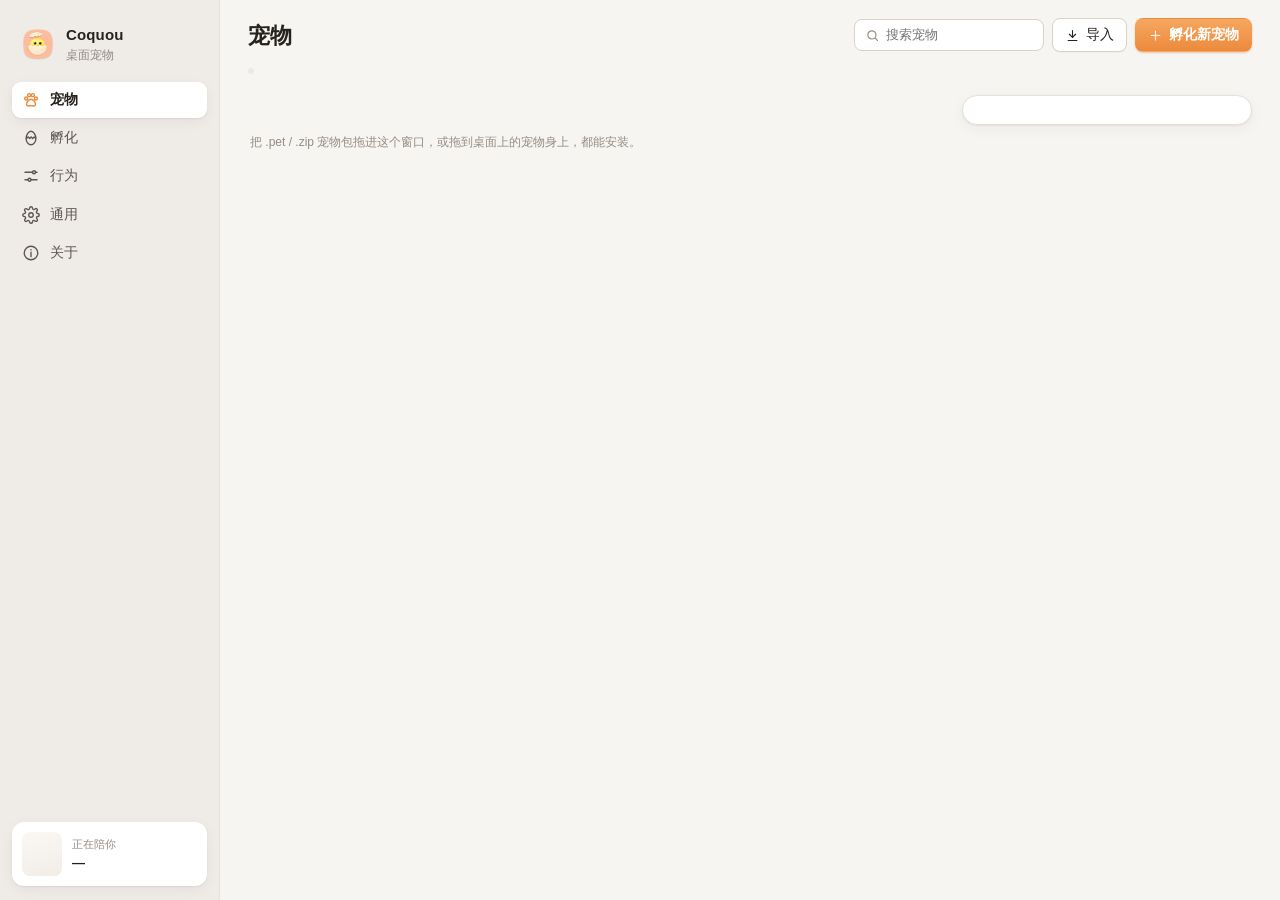
==== src/ui/app.html @ 11b1ebe0 "pet-format: translated name and description in coquou.json `translations.<lang>` may now also carry " ====
<!doctype html>
<html lang="zh-CN">
<head>
  <meta charset="utf-8" />
  <meta name="viewport" content="width=device-width, initial-scale=1" />
  <title>Coquou</title>
  <link rel="stylesheet" href="app.css" />
</head>
<body>
<div class="shell">
  <aside class="sidebar">
    <div class="drag" data-tauri-drag-region></div>
    <div class="brand" data-tauri-drag-region>
      <img src="app-icon.png" alt="" />
      <div><b>Coquou</b><span data-en="Desktop pet">桌面宠物</span></div>
    </div>
    <nav>
      <button data-page="pets" class="on" data-en="Pets">
        <svg viewBox="0 0 24 24"><circle cx="5.5" cy="10" r="2"/><circle cx="9.5" cy="5.5" r="2"/><circle cx="14.5" cy="5.5" r="2"/><circle cx="18.5" cy="10" r="2"/><path d="M12 11c-3 0-6 4.2-6 6.6 0 1.7 1.3 2.4 3 2.4 1.2 0 2-.6 3-.6s1.8.6 3 .6c1.7 0 3-.7 3-2.4 0-2.4-3-6.6-6-6.6z"/></svg>
        宠物
      </button>
      <button data-page="hatch" data-en="Hatch">
        <svg viewBox="0 0 24 24"><path d="M12 3c3.6 0 6.5 5.4 6.5 9.6S15.6 21 12 21s-6.5-4.2-6.5-8.4S8.4 3 12 3z"/><path d="M6 12.5l2.4-2 2 2.2 1.8-2.2 2 2.2 2-2.2 1.8 2"/></svg>
        孵化
        <i class="dot" id="navHatchDot" hidden></i>
      </button>
      <button data-page="behaviour" data-en="Behaviour">
        <svg viewBox="0 0 24 24"><path d="M4 7h10M18 7h2M4 17h4M12 17h8"/><circle cx="16" cy="7" r="2"/><circle cx="10" cy="17" r="2"/></svg>
        行为
      </button>
      <button data-page="general" data-en="General">
        <svg viewBox="0 0 24 24"><circle cx="12" cy="12" r="3"/><path d="M19.4 15a1.7 1.7 0 0 0 .3 1.8l.1.1a2 2 0 1 1-2.8 2.8l-.1-.1a1.7 1.7 0 0 0-1.8-.3 1.7 1.7 0 0 0-1 1.5V21a2 2 0 1 1-4 0v-.1a1.7 1.7 0 0 0-1.1-1.5 1.7 1.7 0 0 0-1.8.3l-.1.1a2 2 0 1 1-2.8-2.8l.1-.1a1.7 1.7 0 0 0 .3-1.8 1.7 1.7 0 0 0-1.5-1H3a2 2 0 1 1 0-4h.1a1.7 1.7 0 0 0 1.5-1.1 1.7 1.7 0 0 0-.3-1.8l-.1-.1a2 2 0 1 1 2.8-2.8l.1.1a1.7 1.7 0 0 0 1.8.3H9a1.7 1.7 0 0 0 1-1.5V3a2 2 0 1 1 4 0v.1a1.7 1.7 0 0 0 1 1.5 1.7 1.7 0 0 0 1.8-.3l.1-.1a2 2 0 1 1 2.8 2.8l-.1.1a1.7 1.7 0 0 0-.3 1.8V9a1.7 1.7 0 0 0 1.5 1H21a2 2 0 1 1 0 4h-.1a1.7 1.7 0 0 0-1.5 1z"/></svg>
        通用
      </button>
      <button data-page="about" data-en="About">
        <svg viewBox="0 0 24 24"><circle cx="12" cy="12" r="9"/><path d="M12 11v6M12 7.5v.5"/></svg>
        关于
        <i class="dot" id="navUpdateDot" hidden></i>
      </button>
    </nav>
    <div class="now" id="now" title="正在桌面上的宠物" data-en-title="The pet on your desktop">
      <canvas id="nowThumb" width="80" height="88"></canvas>
      <div><span data-en="Keeping you company">正在陪你</span><b id="nowName">—</b></div>
    </div>
  </aside>

  <main>
    <!-- ======== 宠物 ======== -->
    <section class="page" id="page-pets">
      <header class="head" data-tauri-drag-region>
        <h1 data-en="Pets">宠物</h1>
        <div class="tools">
          <label class="search"><svg viewBox="0 0 24 24"><circle cx="11" cy="11" r="6.5"/><path d="M16 16l4 4"/></svg><input id="search" type="search" placeholder="搜索宠物" data-en-placeholder="Search pets" /></label>
          <button class="btn" id="importBtn" data-en="Import"><svg viewBox="0 0 24 24"><path d="M12 4v11M7 10l5 5 5-5M5 20h14"/></svg>导入</button>
          <button class="btn primary" id="hatchBtn" data-en="Hatch a pet"><svg viewBox="0 0 24 24"><path d="M12 5v14M5 12h14"/></svg>孵化新宠物</button>
          <input type="file" id="importFile" accept=".pet,.zip" multiple hidden />
        </div>
      </header>
      <div class="scroll">
        <div class="welcome" id="welcome" hidden>
          <div>
            <b data-en="Welcome to Coquou!">欢迎使用 Coquou！</b>
            <p id="welcomeText"></p>
          </div>
          <button class="btn" id="welcomeOk" data-en="Got it">知道了</button>
        </div>
        <div class="filters seg" id="filters"></div>
        <div class="library">
          <div class="grid" id="grid"></div>
          <aside class="detail" id="detail"></aside>
        </div>
        <p class="hint" data-en="Drop a .pet / .zip pet package on this window, or on the pet on your desktop, to install it.">把 .pet / .zip 宠物包拖进这个窗口，或拖到桌面上的宠物身上，都能安装。</p>
      </div>
    </section>

    <!-- ======== 孵化 ======== -->
    <section class="page" id="page-hatch" hidden>
      <header class="head" data-tauri-drag-region>
        <h1 data-en="Hatch">孵化</h1>
        <span class="head-note" data-en="Turn a description or a picture into a desktop pet that walks and jumps, with AI">用 AI 把一段描述或一张图，变成一只会走会跳的桌面宠物</span>
      </header>
      <div class="scroll hatch">
        <!-- ① AI 接口 -->
        <section class="step-card">
          <h2 data-en="AI service"><i>1</i>AI 接口<small data-en="An OpenAI-compatible image API, such as OpenAI or OpenRouter">OpenAI 兼容的图像接口，例如 OpenAI、OpenRouter</small></h2>
          <div class="hrow">
            <select id="profile"></select>
            <button class="btn" id="newProfile" type="button" data-en="New">新建</button>
          </div>
          <div class="summary" id="profileSummary" hidden>
            <div class="ok-dot"></div>
            <div class="grow"><b id="sumName"></b><small id="sumModel"></small></div>
            <button class="btn" id="editProfile" type="button" data-en="Edit">编辑</button>
          </div>
          <div class="form" id="profileForm">
            <label data-en="Name">名称<input type="text" id="pName" placeholder="例如：OpenAI 官方" data-en-placeholder="e.g. OpenAI" /></label>
            <label data-en="Protocol">协议
              <select id="pProtocol">
                <option value="images" data-en="OpenAI Images (/images/edits)">OpenAI Images（/images/edits）</option>
                <option value="chat" data-en="OpenAI Chat with image output (/chat/completions)">OpenAI Chat 输出图片（/chat/completions）</option>
              </select>
            </label>
            <label data-en="API URL">API 地址<input type="text" id="pUrl" placeholder="https://api.openai.com/v1" /></label>
            <label data-en="Model">模型<input type="text" id="pModel" placeholder="gpt-image-2" /></label>
            <label class="wide">API key<input type="password" id="pKey" placeholder="sk-…" autocomplete="off" /></label>
            <div id="imagesOpts" class="wide two">
              <label data-en="Quality">质量
                <select id="pQuality">
                  <option value="" data-en="Not set">不指定</option><option value="low" data-en="low (cheap)">low（便宜）</option>
                  <option value="medium">medium</option><option value="high">high</option><option value="auto">auto</option>
                </select>
              </label>
              <label class="check" data-en="Ask for a transparent background (cleaner when the API supports it)"><input type="checkbox" id="pTransparent" /> 请求透明背景（接口支持时更干净）</label>
            </div>
            <div class="wide actions">
              <button class="btn primary" id="saveProfile" type="button" data-en="Save">保存</button>
              <button class="btn" id="testProfile" type="button" title="会真的生成 1 张小图，产生一次调用费用" data-en="Test" data-en-title="Really generates one small image, which costs one API call">测试连接</button>
              <button class="btn ghost danger" id="deleteProfile" type="button" data-en="Delete">删除</button>
              <span class="status" id="profileStatus"></span>
            </div>
            <p class="hint wide" id="keyHint"></p>
          </div>
        </section>

        <!-- ② 宠物 -->
        <section class="step-card">
          <h2 data-en="Describe your pet"><i>2</i>描述你的宠物</h2>
          <div class="pet-form">
            <div class="fields">
              <label data-en="Name">名字<input type="text" id="petName" placeholder="例如：橘子" data-en-placeholder="e.g. Clementine" /></label>
              <label data-en="Description">描述<textarea id="petDesc" placeholder="外观和性格，例如：圆滚滚的橘色短毛猫，戴红色小围巾，元气满满" data-en-placeholder="Looks and personality, e.g. a round orange shorthair cat with a little red scarf, full of energy"></textarea></label>
              <label data-en="Style">风格
                <select id="style">
                  <option value="auto" data-en="Follow the reference / description">跟随参考图 / 描述</option>
                  <option value="chibi" data-en="Chibi anime">Q 版二次元</option>
                  <option value="pixel" data-en="Pixel art">像素风</option>
                  <option value="plush" data-en="Plush toy">毛绒玩具</option>
                  <option value="clay" data-en="Clay">黏土</option>
                  <option value="toy3d" data-en="3D toy">3D 玩具</option>
                  <option value="flat" data-en="Flat vector">扁平矢量</option>
                </select>
              </label>
              <label class="check" data-en="Generate 16 look directions (eyes follow the mouse)"><input type="checkbox" id="withLook" checked /> 生成 16 个看向方向（眼睛跟着鼠标转）</label>
            </div>
            <div class="ref">
              <span class="ref-label" data-en="Reference image (optional)">参考图（可选）</span>
              <div id="drop"></div>
              <input type="file" id="file" accept="image/*" hidden />
            </div>
          </div>
          <div class="go">
            <span class="est" id="estimate"></span>
            <button class="btn primary big" id="genBase" type="button"></button>
          </div>
          <div class="status" id="mainStatus"></div>
        </section>

        <!-- ③④⑤ 结果 -->
        <section class="step-card" id="baseCard">
          <h2 data-en="Look"><i>3</i>形象</h2>
          <div id="baseArea" class="empty"></div>
        </section>
        <section class="step-card" id="rowsArea" hidden>
          <h2 data-en="Animations"><i>4</i>动作
            <span class="h2-tools"><span class="status" id="rowsStatus"></span><button class="btn primary" id="genAll" type="button" data-en="Generate all">生成全部动作</button></span>
          </h2>
          <div class="hgrid" id="cards"></div>
        </section>
        <section class="step-card" id="finalArea" hidden>
          <h2 data-en="Install"><i>5</i>安装</h2>
          <div class="final">
            <canvas id="atlas" class="checker" width="1536" height="2288"></canvas>
            <div class="grow">
              <label data-en="ID (folder name: letters, digits, - and _)">ID（文件夹名，字母数字 - _）<input type="text" id="petId" /></label>
              <button class="btn primary big" id="install" type="button" data-en="Put on the desktop">安装到桌面</button>
              <div class="status" id="installStatus"></div>
            </div>
          </div>
        </section>
      </div>
    </section>

    <!-- ======== 行为 ======== -->
    <section class="page" id="page-behaviour" hidden>
      <header class="head" data-tauri-drag-region><h1 data-en="Behaviour">行为</h1></header>
      <div class="scroll">
        <h3 data-en="Where they roam">活动范围</h3>
        <div class="zones" id="zones"></div>
        <p class="hint" data-en="The pet only walks in the chosen area, so it stays out of the middle of the screen. Dragged elsewhere, it walks back by itself.">宠物只在选中的区域里走动，避免挡住屏幕中间的内容。被拖到别处后会自己走回去。</p>
        <h3 data-en="Personality">性格</h3>
        <div class="card">
          <div class="row"><div class="label" data-en="Activity">活跃程度<small data-en="How often they walk around">多久走动一次</small></div><div class="seg" id="activity"></div></div>
          <div class="row"><div class="label" data-en="Nap">自动睡觉<small data-en="Dozes off after being left alone this long">多久没理 TA 就打瞌睡</small></div><div class="seg" id="sleep"></div></div>
          <div class="row"><div class="label" data-en="Size">大小<small data-en="Display size of the current pet, remembered per pet">当前宠物的显示大小，每只宠物分别记住</small></div><div class="seg" id="size"></div></div>
          <div class="row"><div class="label" data-en="Talk">说话<small data-en="Says a line when clicked, petted or idle">被点、被摸、闲着的时候冒出一句台词</small></div><label class="switch"><input type="checkbox" id="chatter" aria-label="说话" data-en-aria-label="Talk" /><span></span></label></div>
        </div>
      </div>
    </section>

    <!-- ======== 通用 ======== -->
    <section class="page" id="page-general" hidden>
      <header class="head" data-tauri-drag-region><h1 data-en="General">通用</h1></header>
      <div class="scroll">
        <h3 data-en="Appearance">外观</h3>
        <div class="card">
          <div class="row"><div class="label" data-en="Theme">主题</div><div class="seg" id="theme"></div></div>
          <div class="row"><div class="label" data-en="Language">语言</div><div class="seg" id="language"></div></div>
        </div>
        <h3 data-en="Display">显示</h3>
        <div class="card">
          <div class="row"><div class="label" data-en="Screen">显示器<small data-en="You can also drag the pet to another screen">也可以直接把宠物拖到另一块屏幕</small></div><select id="display"></select></div>
          <div class="row"><div class="label" data-en="Hide in full screen">全屏自动隐藏<small data-en="Stays out of the way of videos, games and presentations">看视频、玩游戏、演示时不打扰</small></div><label class="switch"><input type="checkbox" id="hideFullscreen" aria-label="全屏自动隐藏" data-en-aria-label="Hide in full screen" /><span></span></label></div>
        </div>
        <h3 data-en="Startup and power">启动与耗电</h3>
        <div class="card">
          <div class="row"><div class="label" data-en="Open at login">开机自动启动</div><label class="switch"><input type="checkbox" id="autostart" aria-label="开机自动启动" data-en-aria-label="Open at login" /><span></span></label></div>
          <div class="row"><div class="label" data-en="Save power on battery">用电池时省电<small data-en="Drops to 30 fps when the laptop is unplugged">笔记本拔掉电源后降到 30 帧</small></div><label class="switch"><input type="checkbox" id="batterySaver" aria-label="用电池时省电" data-en-aria-label="Save power on battery" /><span></span></label></div>
        </div>
        <h3 data-en="Storage">存储</h3>
        <div class="card">
          <div class="row"><div class="label" data-en="Pets folder">宠物文件夹<small class="path" id="petsDir"></small></div><button class="btn" id="openDir" data-en="Open">打开</button></div>
          <div class="row"><div class="label" data-en="Codex pets">Codex 宠物<small class="path" id="codexDir"></small><small data-en="Pets here show up in your library automatically (read-only)">这里的宠物会自动出现在宠物库里（只读）</small></div></div>
        </div>
      </div>
    </section>

    <!-- ======== 关于 ======== -->
    <section class="page" id="page-about" hidden>
      <header class="head" data-tauri-drag-region><h1 data-en="About">关于</h1></header>
      <div class="scroll">
        <div class="card about">
          <img src="app-icon.png" alt="" />
          <div class="grow">
            <b>Coquou</b> <span class="muted" id="version"></span>
            <p class="muted" data-en="An open-source desktop pet, compatible with Codex pet packages.">开源桌面宠物，兼容 Codex 宠物包。</p>
            <div class="links">
              <button class="link" data-link="home" data-en="Website">项目主页</button>
              <button class="link" data-link="issues" data-en="Report a problem">反馈问题</button>
              <button class="link" data-link="releases" data-en="Releases">发布记录</button>
            </div>
          </div>
        </div>
        <h3 data-en="Updates">更新</h3>
        <div class="card">
          <div class="row">
            <div class="label"><span id="updState"></span><small id="updDetail"></small></div>
            <button class="btn" id="updCheck" data-en="Check for updates">检查更新</button>
          </div>
          <div class="row" id="updAvail" hidden>
            <div class="label">
              <b id="updVersion"></b><small id="updDate"></small>
              <div id="updNotes" class="notes"></div>
              <div class="progress" id="updProgress" hidden><i></i></div>
            </div>
            <button class="btn primary" id="updInstall"></button>
          </div>
          <div class="row"><div class="label" data-en="Check for updates automatically">自动检查更新<small data-en="At launch and every 6 hours; tells you about a new version, never installs it by itself">启动后和每隔 6 小时检查一次；有新版本时提示，不会自动安装</small></div><label class="switch"><input type="checkbox" id="autoUpdate" aria-label="自动检查更新" data-en-aria-label="Check for updates automatically" /><span></span></label></div>
        </div>
        <h3 data-en="Licenses">授权</h3>
        <div class="card">
          <div class="row"><div class="label" data-en="Code">代码<small>MIT</small></div></div>
          <div class="row"><div class="label" data-en="Preset pet “Tuantuan”">预设宠物「团团」<small>CC BY 4.0 · Coquou contributors</small></div></div>
        </div>
      </div>
    </section>
  </main>
</div>

<div id="dropOverlay"><div><svg viewBox="0 0 24 24"><path d="M12 4v11M7 10l5 5 5-5M5 20h14"/></svg><span id="dropText"></span></div></div>
<div id="modal" hidden><div class="dialog"><b id="modalTitle"></b><p id="modalText"></p><div class="actions"><button class="btn" id="modalCancel" data-en="Cancel">取消</button><button class="btn danger" id="modalOk"></button></div></div></div>
<div id="toast"></div>
<script src="common.js"></script>
<script src="app.js"></script>
<script src="hatch-pipeline.js"></script>
<script src="hatch.js"></script>
</body>
</html>
---- src/ui/app.css ----
/* Coquou app window. Light / dark follow `prefers-color-scheme`, which the
   webview takes from the app theme (settings.rs: system, light or dark). */
:root {
  color-scheme: light dark;
  --bg: #f7f5f2;
  --side: #efebe6;
  --panel: #ffffff;
  --raised: #ffffff;
  --ink: #26221e;
  --ink-2: #5d564f;
  --muted: #958c83;
  --line: #e6e0d9;
  --line-2: #d9d2ca;
  --hover: rgba(60, 40, 20, .055);
  --accent: #ec8a3c;
  --accent-2: #f6a75f;
  --accent-soft: #fdeedf;
  --accent-ink: #fff;
  --ok: #2f9a5a;
  --bad: #d2463a;
  --tile: linear-gradient(160deg, #fbf8f4, #f1ece6);
  --stage: radial-gradient(circle at 50% 70%, #fff7ee 0, #f6efe7 55%, #efe7de 100%);
  --shadow: 0 1px 2px rgba(40, 25, 10, .06), 0 4px 14px rgba(40, 25, 10, .05);
  --shadow-lg: 0 10px 40px rgba(40, 25, 10, .18);
  --radius: 14px;
}
@media (prefers-color-scheme: dark) {
  :root {
    --bg: #1b1917;
    --side: #151412;
    --panel: #24211e;
    --raised: #2b2825;
    --ink: #f1ebe4;
    --ink-2: #c4bbb1;
    --muted: #8f867c;
    --line: #34302c;
    --line-2: #423d38;
    --hover: rgba(255, 240, 220, .06);
    --accent: #f39a52;
    --accent-2: #ffb575;
    --accent-soft: #3a2a1c;
    --accent-ink: #1b1917;
    --tile: linear-gradient(160deg, #2c2926, #24211e);
    --stage: radial-gradient(circle at 50% 70%, #3a332c 0, #2a2622 60%, #24211e 100%);
    --shadow: 0 1px 2px rgba(0, 0, 0, .3), 0 4px 14px rgba(0, 0, 0, .2);
  }
}

* { box-sizing: border-box; }
html, body { height: 100%; }
body {
  margin: 0; background: var(--bg); color: var(--ink);
  font: 13.5px/1.5 -apple-system, BlinkMacSystemFont, "Segoe UI Variable", "Segoe UI", "PingFang SC", "Microsoft YaHei", sans-serif;
  -webkit-user-select: none; user-select: none; -webkit-font-smoothing: antialiased;
}
svg { width: 18px; height: 18px; fill: none; stroke: currentColor; stroke-width: 1.8; stroke-linecap: round; stroke-linejoin: round; flex: none; }
button { font: inherit; color: inherit; }
:focus-visible { outline: 2px solid var(--accent); outline-offset: 2px; }

.shell { display: grid; grid-template-columns: 220px 1fr; height: 100vh; }

/* ---------- sidebar ---------- */
.sidebar { background: var(--side); border-right: 1px solid var(--line); display: flex; flex-direction: column; padding: 0 12px 14px; min-height: 0; }
.sidebar .drag { height: 18px; flex: none; }
.mac .sidebar .drag { height: 46px; }
.brand { display: flex; align-items: center; gap: 10px; padding: 6px 8px 18px; }
.brand img { width: 36px; height: 36px; }
.brand b { display: block; font-size: 15px; letter-spacing: .01em; }
.brand span { display: block; font-size: 11.5px; color: var(--muted); }
nav { display: flex; flex-direction: column; gap: 2px; }
nav button {
  all: unset; display: flex; align-items: center; gap: 10px; padding: 8px 10px; border-radius: 9px; cursor: default; color: var(--ink-2); position: relative;
}
nav button:hover { background: var(--hover); }
nav button.on { background: var(--panel); color: var(--ink); font-weight: 600; box-shadow: var(--shadow); }
nav button.on svg { color: var(--accent); }
nav button:focus-visible { outline: 2px solid var(--accent); }
nav .dot { position: absolute; right: 10px; width: 8px; height: 8px; border-radius: 50%; background: var(--accent); }
.now { margin-top: auto; display: flex; align-items: center; gap: 10px; padding: 10px; border-radius: 12px; background: var(--panel); box-shadow: var(--shadow); cursor: default; }
.now canvas { width: 40px; height: 44px; border-radius: 8px; background: var(--tile); }
.now span { display: block; font-size: 11px; color: var(--muted); }
.now b { display: block; font-size: 13px; }

/* ---------- main ---------- */
main { min-width: 0; min-height: 0; display: flex; }
.page { flex: 1; display: flex; flex-direction: column; min-width: 0; min-height: 0; }
.page[hidden] { display: none; }
.head { display: flex; align-items: center; gap: 12px; padding: 18px 28px 12px; flex: none; }
.mac .head { padding-top: 24px; }
.head h1 { font-size: 22px; margin: 0; font-weight: 700; letter-spacing: .01em; }
.tools { margin-left: auto; display: flex; gap: 8px; align-items: center; }
.scroll { flex: 1; overflow-y: auto; padding: 4px 28px 32px; min-height: 0; }
h3 { font-size: 12.5px; font-weight: 600; color: var(--muted); margin: 22px 2px 8px; }
.scroll > h3:first-child { margin-top: 6px; }
.hint { color: var(--muted); font-size: 12px; margin: 8px 2px 0; }
.muted { color: var(--muted); }

/* ---------- controls ---------- */
.btn {
  display: inline-flex; align-items: center; gap: 6px; padding: 6px 12px; border-radius: 8px;
  border: 1px solid var(--line-2); background: var(--raised); cursor: default; white-space: nowrap;
  box-shadow: 0 1px 1px rgba(0,0,0,.03);
}
.btn svg { width: 15px; height: 15px; }
.btn:hover { border-color: var(--muted); }
.btn:active { transform: translateY(.5px); }
.btn:disabled { opacity: .45; pointer-events: none; }
.btn.primary { background: linear-gradient(180deg, var(--accent-2), var(--accent)); border-color: transparent; color: var(--accent-ink); font-weight: 600; box-shadow: 0 1px 2px rgba(200, 100, 20, .3); }
.btn.primary:hover { filter: brightness(1.04); }
.btn.big { padding: 10px 18px; font-size: 14px; border-radius: 10px; }
.btn.danger { color: var(--bad); }
.btn.danger.solid, #modal .btn.danger { background: var(--bad); color: #fff; border-color: transparent; font-weight: 600; }
.btn.ghost { background: transparent; border-color: transparent; box-shadow: none; color: var(--ink-2); }
.btn.ghost:hover { background: var(--hover); }
.btn.ghost.danger { color: var(--bad); }
.link { all: unset; color: var(--accent); cursor: default; font-size: 13px; }
.link:hover { text-decoration: underline; }
.search { display: flex; align-items: center; gap: 6px; padding: 0 10px; height: 32px; border-radius: 8px; background: var(--raised); border: 1px solid var(--line-2); width: 190px; }
.search svg { width: 15px; height: 15px; color: var(--muted); }
.search input { all: unset; flex: 1; font-size: 13px; -webkit-user-select: text; user-select: text; }
select { font: inherit; padding: 5px 8px; border: 1px solid var(--line-2); border-radius: 8px; background: var(--raised); color: var(--ink); max-width: 300px; }

.seg { display: inline-flex; background: var(--hover); border-radius: 9px; padding: 3px; gap: 2px; flex-wrap: wrap; }
.seg button { all: unset; cursor: default; padding: 4px 12px; border-radius: 7px; font-size: 12.5px; color: var(--ink-2); }
.seg button:hover { color: var(--ink); }
.seg button.on { background: var(--raised); box-shadow: 0 1px 3px rgba(0,0,0,.12); font-weight: 600; color: var(--ink); }
.seg button:focus-visible { outline: 2px solid var(--accent); }

.switch { position: relative; width: 40px; height: 24px; flex: none; }
.switch input { opacity: 0; width: 0; height: 0; position: absolute; }
.switch span { position: absolute; inset: 0; background: var(--line-2); border-radius: 999px; transition: .18s; }
.switch span::after { content: ""; position: absolute; left: 3px; top: 3px; width: 18px; height: 18px; border-radius: 50%; background: #fff; box-shadow: 0 1px 3px rgba(0,0,0,.3); transition: .18s; }
.switch input:checked + span { background: var(--accent); }
.switch input:checked + span::after { transform: translateX(16px); }
.switch input:focus-visible + span { outline: 2px solid var(--accent); outline-offset: 2px; }

.card { background: var(--panel); border-radius: var(--radius); box-shadow: var(--shadow); border: 1px solid var(--line); overflow: hidden; }
.row { display: flex; align-items: center; gap: 14px; padding: 13px 16px; border-top: 1px solid var(--line); }
.row:first-child { border-top: 0; }
.row[hidden] { display: none; }
.label { flex: 1; min-width: 0; }
.label small { display: block; color: var(--muted); font-size: 12px; }
.label small.path { font-family: ui-monospace, SFMono-Regular, Menlo, Consolas, monospace; font-size: 11.5px; word-break: break-all; -webkit-user-select: text; user-select: text; }

/* ---------- pets ---------- */
.welcome {
  display: flex; gap: 16px; align-items: center; padding: 14px 16px; margin-bottom: 14px; border-radius: var(--radius);
  background: linear-gradient(120deg, var(--accent-soft), transparent); border: 1px solid var(--line);
}
.welcome p { margin: 2px 0 0; color: var(--ink-2); font-size: 12.5px; }
.welcome[hidden] { display: none; }
.filters { margin-bottom: 14px; }
.library { display: grid; grid-template-columns: 1fr 290px; gap: 18px; align-items: start; }
.grid { display: grid; grid-template-columns: repeat(auto-fill, minmax(128px, 1fr)); gap: 12px; }
.pet {
  position: relative; border-radius: var(--radius); background: var(--panel); border: 1px solid var(--line); box-shadow: var(--shadow);
  padding: 8px 8px 10px; cursor: default; transition: transform .15s, box-shadow .15s, border-color .15s; text-align: center; outline: none;
}
.pet:hover { transform: translateY(-2px); box-shadow: var(--shadow), 0 8px 20px rgba(40,25,10,.08); }
.pet.sel { border-color: var(--accent); box-shadow: 0 0 0 3px var(--accent-soft), var(--shadow); }
.pet:focus-visible { border-color: var(--accent); }
.pet canvas { width: 100%; aspect-ratio: 192 / 208; display: block; border-radius: 10px; background: var(--tile); }
.pet b { display: block; margin-top: 7px; font-size: 13px; white-space: nowrap; overflow: hidden; text-overflow: ellipsis; }
.pet .tag { font-size: 11px; color: var(--muted); }
.badge { position: absolute; top: 12px; left: 12px; font-size: 10.5px; font-weight: 700; padding: 2px 7px; border-radius: 999px; background: var(--accent); color: var(--accent-ink); }
.empty { grid-column: 1 / -1; text-align: center; color: var(--muted); padding: 50px 0; }

.detail { position: sticky; top: 0; background: var(--panel); border: 1px solid var(--line); border-radius: 18px; box-shadow: var(--shadow); padding: 14px; }
.stage { border-radius: 14px; background: var(--stage); display: flex; justify-content: center; }
.stage canvas { width: 200px; height: 217px; }
.chips { display: flex; gap: 6px; flex-wrap: wrap; margin: 10px 0 2px; }
.chips button { all: unset; cursor: default; font-size: 11.5px; padding: 3px 10px; border-radius: 999px; background: var(--hover); color: var(--ink-2); }
.chips button.on { background: var(--accent-soft); color: var(--accent); font-weight: 600; }
.detail h2 { font-size: 19px; margin: 12px 0 0; }
.detail .src { font-size: 12px; color: var(--muted); }
.detail .desc { font-size: 12.5px; color: var(--ink-2); margin: 8px 0 0; }
.detail .use { width: 100%; justify-content: center; margin-top: 14px; padding: 9px; font-size: 14px; }
.detail .use.current { background: var(--accent-soft); color: var(--accent); border-color: transparent; box-shadow: none; font-weight: 600; }
.detail .sizes { margin-top: 12px; display: flex; flex-direction: column; gap: 6px; font-size: 12.5px; color: var(--ink-2); }
.detail .sizes .seg { flex-wrap: nowrap; align-self: stretch; justify-content: space-between; }
.detail .sizes .seg button { padding: 4px 0; flex: 1; text-align: center; }
.meta { margin: 14px 0 0; padding: 10px 0 0; border-top: 1px solid var(--line); display: grid; grid-template-columns: 52px 1fr; gap: 4px 8px; font-size: 12px; }
.meta dt { color: var(--muted); }
.meta dd { margin: 0; word-break: break-all; -webkit-user-select: text; user-select: text; }
.more { display: flex; flex-wrap: wrap; gap: 4px; margin-top: 10px; }
.name-row { display: flex; align-items: center; gap: 8px; margin-top: 12px; min-height: 30px; }
.name-row h2 { margin: 0; flex: 1; min-width: 0; overflow: hidden; text-overflow: ellipsis; white-space: nowrap; }
.name-row input { flex: 1; font-size: 15px; font-weight: 600; }
.lines { margin-top: 14px; padding-top: 10px; border-top: 1px solid var(--line); font-size: 12.5px; }
.lines summary { cursor: default; color: var(--ink-2); font-weight: 600; }
.lines label { display: flex; flex-direction: column; gap: 4px; margin-top: 8px; color: var(--muted); }
.lines textarea { min-height: 0; resize: vertical; font-size: 12.5px; line-height: 1.45; }
.lines .row { display: flex; flex-wrap: wrap; gap: 6px; margin-top: 10px; }

/* ---------- hatch ---------- */
.hero { display: flex; gap: 26px; align-items: center; padding: 26px; border-radius: 20px; background: linear-gradient(135deg, var(--accent-soft), var(--panel) 70%); border: 1px solid var(--line); box-shadow: var(--shadow); }
.hero-art img { width: 132px; height: 132px; display: block; filter: drop-shadow(0 10px 18px rgba(200, 100, 20, .2)); }
.hero h2 { margin: 0 0 8px; font-size: 20px; }
.hero p { margin: 0 0 16px; color: var(--ink-2); max-width: 520px; }
.steps { display: grid; grid-template-columns: repeat(3, 1fr); gap: 12px; margin-top: 16px; }
.step { background: var(--panel); border: 1px solid var(--line); border-radius: var(--radius); padding: 16px; box-shadow: var(--shadow); }
.step i { font-style: normal; display: inline-grid; place-items: center; width: 24px; height: 24px; border-radius: 50%; background: var(--accent-soft); color: var(--accent); font-weight: 700; font-size: 12.5px; }
.step b { display: block; margin: 10px 0 4px; }
.step p { margin: 0; color: var(--ink-2); font-size: 12.5px; }

/* ---------- hatch ---------- */
.head-note { color: var(--muted); font-size: 12.5px; }
.hatch .step-card { background: var(--panel); border: 1px solid var(--line); border-radius: 16px; box-shadow: var(--shadow); padding: 16px 18px 18px; margin-bottom: 14px; }
.hatch .step-card[hidden] { display: none; }
.hatch h2 { display: flex; align-items: center; gap: 10px; font-size: 15px; margin: 0 0 12px; }
.hatch h2 i { font-style: normal; display: inline-grid; place-items: center; width: 24px; height: 24px; border-radius: 50%; background: var(--accent-soft); color: var(--accent); font-size: 12.5px; font-weight: 700; flex: none; }
.hatch h2 small { font-weight: 400; color: var(--muted); font-size: 12px; }
.hatch .h2-tools { margin-left: auto; display: flex; align-items: center; gap: 10px; font-weight: 400; }
.hatch label { display: flex; flex-direction: column; gap: 5px; font-size: 12.5px; color: var(--ink-2); font-weight: 500; }
.hatch label.check { flex-direction: row; align-items: center; gap: 7px; font-weight: 400; }
.hatch input[type=text], .hatch input[type=password], .hatch textarea, .hatch select,
.detail input[type=text], .detail textarea {
  font: inherit; font-size: 13px; color: var(--ink); background: var(--bg); border: 1px solid var(--line-2); border-radius: 8px; padding: 7px 10px; width: 100%; max-width: none;
  -webkit-user-select: text; user-select: text;
}
.hatch textarea { min-height: 76px; resize: vertical; }
.hatch input:focus, .hatch textarea:focus, .hatch select:focus,
.detail input:focus, .detail textarea:focus { outline: 2px solid var(--accent-soft); border-color: var(--accent); }
.hatch input[type=checkbox] { accent-color: var(--accent); }
.hrow { display: flex; gap: 8px; }
.hrow select { flex: 1; }
.summary { display: flex; align-items: center; gap: 12px; margin-top: 10px; padding: 10px 12px; border-radius: 10px; background: var(--bg); border: 1px solid var(--line); }
.summary[hidden] { display: none; }
.summary b { display: block; }
.summary small { display: block; color: var(--muted); font-size: 12px; white-space: nowrap; overflow: hidden; text-overflow: ellipsis; }
.ok-dot { width: 10px; height: 10px; border-radius: 50%; background: var(--ok); box-shadow: 0 0 0 4px color-mix(in srgb, var(--ok) 20%, transparent); flex: none; }
.form { display: grid; grid-template-columns: 1fr 1fr; gap: 12px 14px; margin-top: 12px; }
.form[hidden] { display: none; }
.form .wide { grid-column: 1 / -1; }
.form .two { display: grid; grid-template-columns: 1fr 1fr; gap: 12px 14px; align-items: end; }
.form .two[hidden] { display: none; }
.form .actions { display: flex; align-items: center; gap: 8px; flex-wrap: wrap; }
.status { font-size: 12.5px; color: var(--muted); white-space: pre-wrap; }
.status.ok { color: var(--ok); } .status.bad { color: var(--bad); }
#mainStatus:not(:empty) { margin-top: 10px; }
.pet-form { display: grid; grid-template-columns: 1fr 220px; gap: 16px; }
.pet-form .fields { display: flex; flex-direction: column; gap: 12px; }
.ref { display: flex; flex-direction: column; gap: 5px; }
.ref-label { font-size: 12.5px; color: var(--ink-2); font-weight: 500; }
#drop { flex: 1; min-height: 180px; border: 1.5px dashed var(--line-2); border-radius: 12px; display: flex; flex-direction: column; align-items: center; justify-content: center; gap: 8px; color: var(--muted); font-size: 12.5px; text-align: center; padding: 10px; cursor: default; background: var(--bg); }
#drop:hover { border-color: var(--accent); color: var(--accent); }
#drop.has { padding: 8px; }
#drop img { max-width: 100%; max-height: 190px; border-radius: 8px; }
.go { display: flex; align-items: center; gap: 14px; margin-top: 16px; padding-top: 14px; border-top: 1px solid var(--line); }
.go .est { flex: 1; color: var(--muted); font-size: 12px; }
.go .est b { color: var(--ink); }
.empty { color: var(--muted); padding: 18px 0 6px; text-align: center; font-size: 12.5px; }
.checker {
  background-color: var(--bg);
  background-image: linear-gradient(45deg, var(--hover) 25%, transparent 25%, transparent 75%, var(--hover) 75%), linear-gradient(45deg, var(--hover) 25%, transparent 25%, transparent 75%, var(--hover) 75%);
  background-size: 16px 16px; background-position: 0 0, 8px 8px; border-radius: 10px;
}
.base { display: flex; gap: 16px; align-items: flex-start; flex-wrap: wrap; }
.base .raw { width: 200px; border-radius: 10px; border: 1px solid var(--line); }
.hgrid { display: grid; grid-template-columns: repeat(auto-fill, minmax(170px, 1fr)); gap: 10px; }
.hcard { background: var(--bg); border: 1px solid var(--line); border-radius: 12px; padding: 10px; display: flex; flex-direction: column; gap: 6px; }
.hcard header { display: flex; justify-content: space-between; align-items: center; gap: 6px; font-size: 13px; }
.hcard canvas.anim { width: 96px; height: 104px; display: block; margin: 2px auto; }
.hcard .warn { color: #c98a12; font-size: 11.5px; min-height: 16px; }
.hcard .bad { color: var(--bad); font-size: 11.5px; }
.hcard details { font-size: 12px; color: var(--muted); }
.hcard details img { width: 100%; border-radius: 6px; margin-top: 4px; }
.hcard .btn { align-self: flex-start; padding: 3px 10px; font-size: 12px; }
.hatch .hcard input.note { font-size: 12px; padding: 5px 8px; }
.pill { font-size: 11px; padding: 1px 8px; border-radius: 999px; background: var(--hover); color: var(--muted); white-space: nowrap; }
.pill.ok { color: var(--ok); } .pill.warn { color: #c98a12; } .pill.bad { color: var(--bad); } .pill.run { color: var(--accent); }
.final { display: flex; gap: 18px; align-items: flex-start; flex-wrap: wrap; }
#atlas { width: 300px; max-width: 100%; height: auto; border: 1px solid var(--line); }
.final .grow { display: flex; flex-direction: column; gap: 12px; min-width: 220px; }
.final .btn { align-self: flex-start; }
.resume { display: flex; flex-direction: column; gap: 10px; align-items: flex-start; text-align: left; padding: 4px 0; color: var(--ink-2); }
.resume .acts { display: flex; gap: 8px; }
@media (max-width: 900px) { .pet-form { grid-template-columns: 1fr; } .form { grid-template-columns: 1fr; } .form .two { grid-template-columns: 1fr; } }

/* ---------- behaviour ---------- */
.zones { display: grid; grid-template-columns: repeat(4, 1fr); gap: 12px; }
.zone { all: unset; cursor: default; background: var(--panel); border: 1px solid var(--line); border-radius: var(--radius); padding: 12px; box-shadow: var(--shadow); text-align: center; transition: .15s; }
.zone:hover { border-color: var(--line-2); }
.zone.on { border-color: var(--accent); box-shadow: 0 0 0 3px var(--accent-soft), var(--shadow); }
.zone:focus-visible { outline: 2px solid var(--accent); }
.zone svg { width: 100%; height: auto; stroke: none; }
.zone b { display: block; font-size: 13px; margin-top: 8px; }
.zone small { display: block; color: var(--muted); font-size: 11.5px; }

/* ---------- about / update ---------- */
.about { display: flex; gap: 18px; align-items: center; padding: 18px; }
.about img { width: 72px; height: 72px; }
.about b { font-size: 18px; }
.about p { margin: 2px 0 8px; }
.links { display: flex; gap: 16px; }
.grow { flex: 1; }
.notes { font-size: 12.5px; margin-top: 8px; max-height: 180px; overflow-y: auto; -webkit-user-select: text; user-select: text; color: var(--ink-2); }
.notes ul { margin: 4px 0; padding-left: 18px; }
.notes h4 { margin: 8px 0 2px; font-size: 13px; color: var(--ink); }
.notes p { margin: 4px 0; }
.progress { height: 6px; background: var(--hover); border-radius: 3px; margin-top: 10px; overflow: hidden; }
.progress i { display: block; height: 100%; width: 0; background: var(--accent); transition: width .2s; }

/* ---------- overlays ---------- */
#dropOverlay { position: fixed; inset: 10px; border: 2px dashed var(--accent); border-radius: 18px; background: color-mix(in srgb, var(--accent-soft) 88%, transparent); display: none; align-items: center; justify-content: center; pointer-events: none; z-index: 20; }
#dropOverlay.on { display: flex; }
#dropOverlay div { display: flex; flex-direction: column; align-items: center; gap: 8px; font-size: 16px; font-weight: 700; color: var(--accent); }
#dropOverlay svg { width: 40px; height: 40px; }
#modal { position: fixed; inset: 0; background: rgba(0,0,0,.35); display: flex; align-items: center; justify-content: center; z-index: 30; }
#modal[hidden] { display: none; }
#modal .dialog { width: 340px; background: var(--raised); border-radius: 16px; padding: 20px; box-shadow: var(--shadow-lg); }
#modal b { font-size: 15px; }
#modal p { color: var(--ink-2); margin: 8px 0 18px; }
#modal .actions { display: flex; justify-content: flex-end; gap: 8px; }
#toast { position: fixed; left: 50%; bottom: 22px; transform: translateX(-50%) translateY(20px); opacity: 0; background: var(--ink); color: var(--bg); padding: 9px 16px; border-radius: 10px; font-size: 13px; transition: .2s; pointer-events: none; max-width: 70%; z-index: 40; box-shadow: var(--shadow-lg); }
#toast.on { opacity: 1; transform: translateX(-50%); }
#toast.bad { background: var(--bad); color: #fff; }

/* ---------- narrow ---------- */
@media (max-width: 900px) {
  .library { grid-template-columns: 1fr; }
  .detail { position: static; order: -1; }
  .zones { grid-template-columns: repeat(2, 1fr); }
  .search { width: 140px; }
}
@media (max-width: 820px) {
  .shell { grid-template-columns: 64px 1fr; }
  .brand div { display: none; }
  nav button { font-size: 0; }
  nav button { justify-content: center; }
  .brand { justify-content: center; padding: 6px 0 18px; }
  .now div { display: none; }
  .now { justify-content: center; padding: 6px; }
  .steps { grid-template-columns: 1fr; }
}
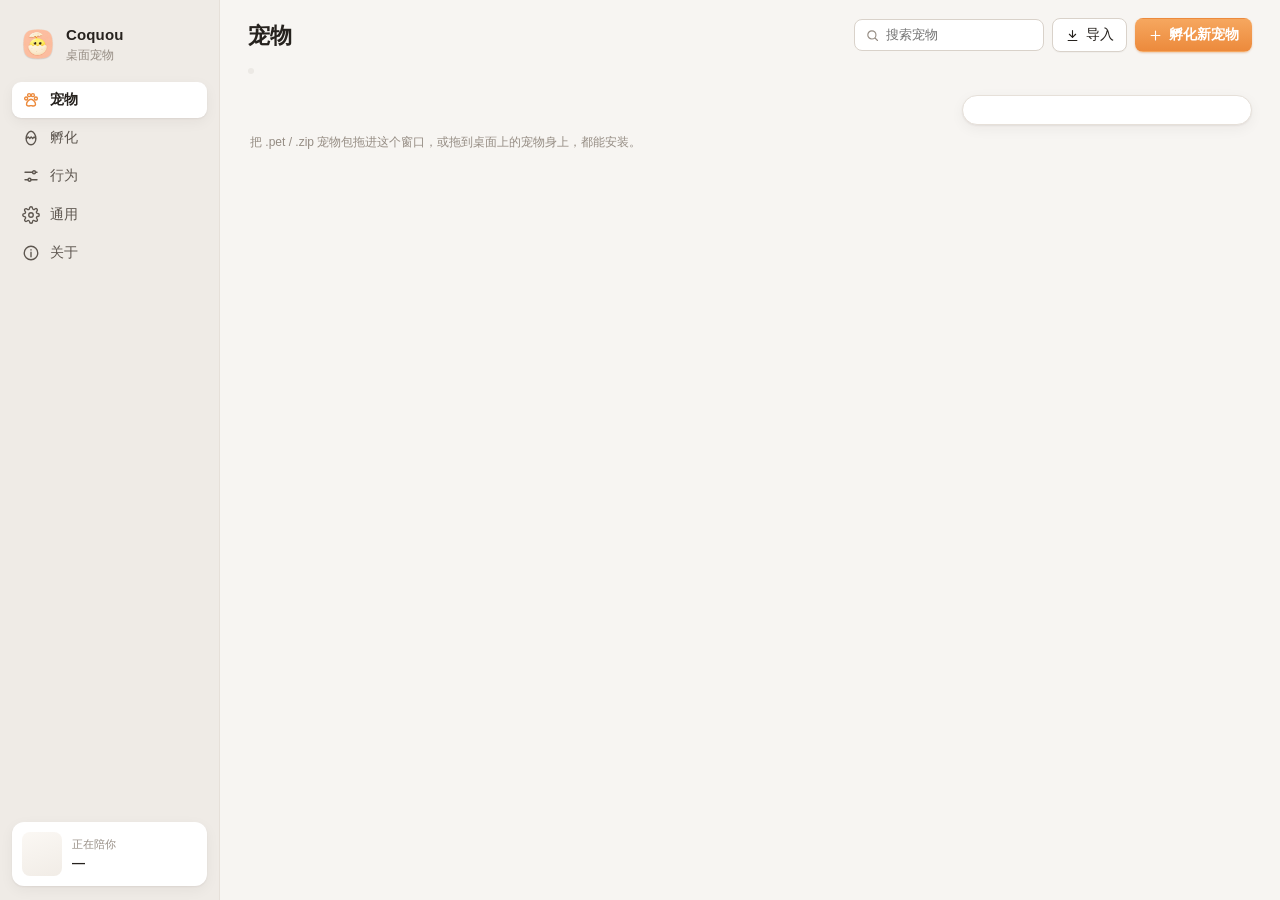
==== commit 41c09ae2: "Hatch: continue from a pet you already hatched Changing one animation of a hatched pet meant hatchin" ====
--- a/src/ui/app.html
+++ b/src/ui/app.html
@@ -125,6 +125,11 @@
         <!-- ② 宠物 -->
         <section class="step-card">
           <h2 data-en="Describe your pet"><i>2</i>描述你的宠物</h2>
+          <div class="hrow edit-row" id="editRow" hidden>
+            <span data-en="Or change a pet you hatched:">或者修改孵化过的宠物：</span>
+            <select id="editPick"></select>
+            <button class="btn" id="editLoad" type="button" data-en="Load">载入</button>
+          </div>
           <div class="pet-form">
             <div class="fields">
               <label data-en="Name">名字<input type="text" id="petName" placeholder="例如：橘子" data-en-placeholder="e.g. Clementine" /></label>
@@ -171,6 +176,10 @@
           <div class="final">
             <canvas id="atlas" class="checker" width="1536" height="2288"></canvas>
             <div class="grow">
+              <div class="install-mode" id="installMode" hidden>
+                <label class="check" id="modeReplace"><input type="radio" name="installMode" value="replace" checked /><span id="modeReplaceText"></span></label>
+                <label class="check" data-en="Save as a new pet"><input type="radio" name="installMode" value="new" />另存为新宠物</label>
+              </div>
               <label data-en="ID (folder name: letters, digits, - and _)">ID（文件夹名，字母数字 - _）<input type="text" id="petId" /></label>
               <button class="btn primary big" id="install" type="button" data-en="Put on the desktop">安装到桌面</button>
               <div class="status" id="installStatus"></div>
@@ -191,7 +200,7 @@
         <div class="card">
           <div class="row"><div class="label" data-en="Activity">活跃程度<small data-en="How often they walk around">多久走动一次</small></div><div class="seg" id="activity"></div></div>
           <div class="row"><div class="label" data-en="Nap">自动睡觉<small data-en="Dozes off after being left alone this long">多久没理 TA 就打瞌睡</small></div><div class="seg" id="sleep"></div></div>
-          <div class="row"><div class="label" data-en="Size">大小<small data-en="Display size of the current pet, remembered per pet">当前宠物的显示大小，每只宠物分别记住</small></div><div class="seg" id="size"></div></div>
+          <div class="row"><div class="label" data-en="Size">大小<small data-en="Display size of every pet">所有宠物的显示大小</small></div><div class="seg" id="size"></div></div>
           <div class="row"><div class="label" data-en="Talk">说话<small data-en="Says a line when clicked, petted or idle">被点、被摸、闲着的时候冒出一句台词</small></div><label class="switch"><input type="checkbox" id="chatter" aria-label="说话" data-en-aria-label="Talk" /><span></span></label></div>
         </div>
       </div>
--- a/src/ui/app.css
+++ b/src/ui/app.css
@@ -118,7 +118,18 @@
 .search { display: flex; align-items: center; gap: 6px; padding: 0 10px; height: 32px; border-radius: 8px; background: var(--raised); border: 1px solid var(--line-2); width: 190px; }
 .search svg { width: 15px; height: 15px; color: var(--muted); }
 .search input { all: unset; flex: 1; font-size: 13px; -webkit-user-select: text; user-select: text; }
-select { font: inherit; padding: 5px 8px; border: 1px solid var(--line-2); border-radius: 8px; background: var(--raised); color: var(--ink); max-width: 300px; }
+/* Drop-downs look like the text fields (.hatch / .detail inputs below): the
+   native macOS pop-up button ignores most styling, so the arrow is drawn here
+   with two gradients in the theme's ink colour. */
+select {
+  -webkit-appearance: none; appearance: none;
+  font: inherit; font-size: 13px; color: var(--ink); background-color: var(--bg);
+  border: 1px solid var(--line-2); border-radius: 8px; padding: 7px 30px 7px 10px; max-width: 300px; cursor: default;
+  background-image: linear-gradient(45deg, transparent 50%, var(--ink-2) 50%), linear-gradient(135deg, var(--ink-2) 50%, transparent 50%);
+  background-position: calc(100% - 15px) calc(50% + 1px), calc(100% - 10px) calc(50% + 1px);
+  background-size: 5px 5px; background-repeat: no-repeat;
+}
+select:focus { outline: 2px solid var(--accent-soft); border-color: var(--accent); }
 
 .seg { display: inline-flex; background: var(--hover); border-radius: 9px; padding: 3px; gap: 2px; flex-wrap: wrap; }
 .seg button { all: unset; cursor: default; padding: 4px 12px; border-radius: 7px; font-size: 12.5px; color: var(--ink-2); }
@@ -176,9 +187,6 @@
 .detail .desc { font-size: 12.5px; color: var(--ink-2); margin: 8px 0 0; }
 .detail .use { width: 100%; justify-content: center; margin-top: 14px; padding: 9px; font-size: 14px; }
 .detail .use.current { background: var(--accent-soft); color: var(--accent); border-color: transparent; box-shadow: none; font-weight: 600; }
-.detail .sizes { margin-top: 12px; display: flex; flex-direction: column; gap: 6px; font-size: 12.5px; color: var(--ink-2); }
-.detail .sizes .seg { flex-wrap: nowrap; align-self: stretch; justify-content: space-between; }
-.detail .sizes .seg button { padding: 4px 0; flex: 1; text-align: center; }
 .meta { margin: 14px 0 0; padding: 10px 0 0; border-top: 1px solid var(--line); display: grid; grid-template-columns: 52px 1fr; gap: 4px 8px; font-size: 12px; }
 .meta dt { color: var(--muted); }
 .meta dd { margin: 0; word-break: break-all; -webkit-user-select: text; user-select: text; }
@@ -213,17 +221,21 @@
 .hatch .h2-tools { margin-left: auto; display: flex; align-items: center; gap: 10px; font-weight: 400; }
 .hatch label { display: flex; flex-direction: column; gap: 5px; font-size: 12.5px; color: var(--ink-2); font-weight: 500; }
 .hatch label.check { flex-direction: row; align-items: center; gap: 7px; font-weight: 400; }
-.hatch input[type=text], .hatch input[type=password], .hatch textarea, .hatch select,
+.hatch input[type=text], .hatch input[type=password], .hatch textarea,
 .detail input[type=text], .detail textarea {
   font: inherit; font-size: 13px; color: var(--ink); background: var(--bg); border: 1px solid var(--line-2); border-radius: 8px; padding: 7px 10px; width: 100%; max-width: none;
   -webkit-user-select: text; user-select: text;
 }
+.hatch select { width: 100%; max-width: none; }
 .hatch textarea { min-height: 76px; resize: vertical; }
-.hatch input:focus, .hatch textarea:focus, .hatch select:focus,
+.hatch input:focus, .hatch textarea:focus,
 .detail input:focus, .detail textarea:focus { outline: 2px solid var(--accent-soft); border-color: var(--accent); }
 .hatch input[type=checkbox] { accent-color: var(--accent); }
 .hrow { display: flex; gap: 8px; }
 .hrow select { flex: 1; }
+.edit-row { align-items: center; margin-bottom: 14px; color: var(--ink-2); font-size: 13px; }
+.install-mode { display: flex; flex-direction: column; gap: 6px; }
+.edit-row[hidden], .install-mode[hidden], .install-mode label[hidden] { display: none; }
 .summary { display: flex; align-items: center; gap: 12px; margin-top: 10px; padding: 10px 12px; border-radius: 10px; background: var(--bg); border: 1px solid var(--line); }
 .summary[hidden] { display: none; }
 .summary b { display: block; }
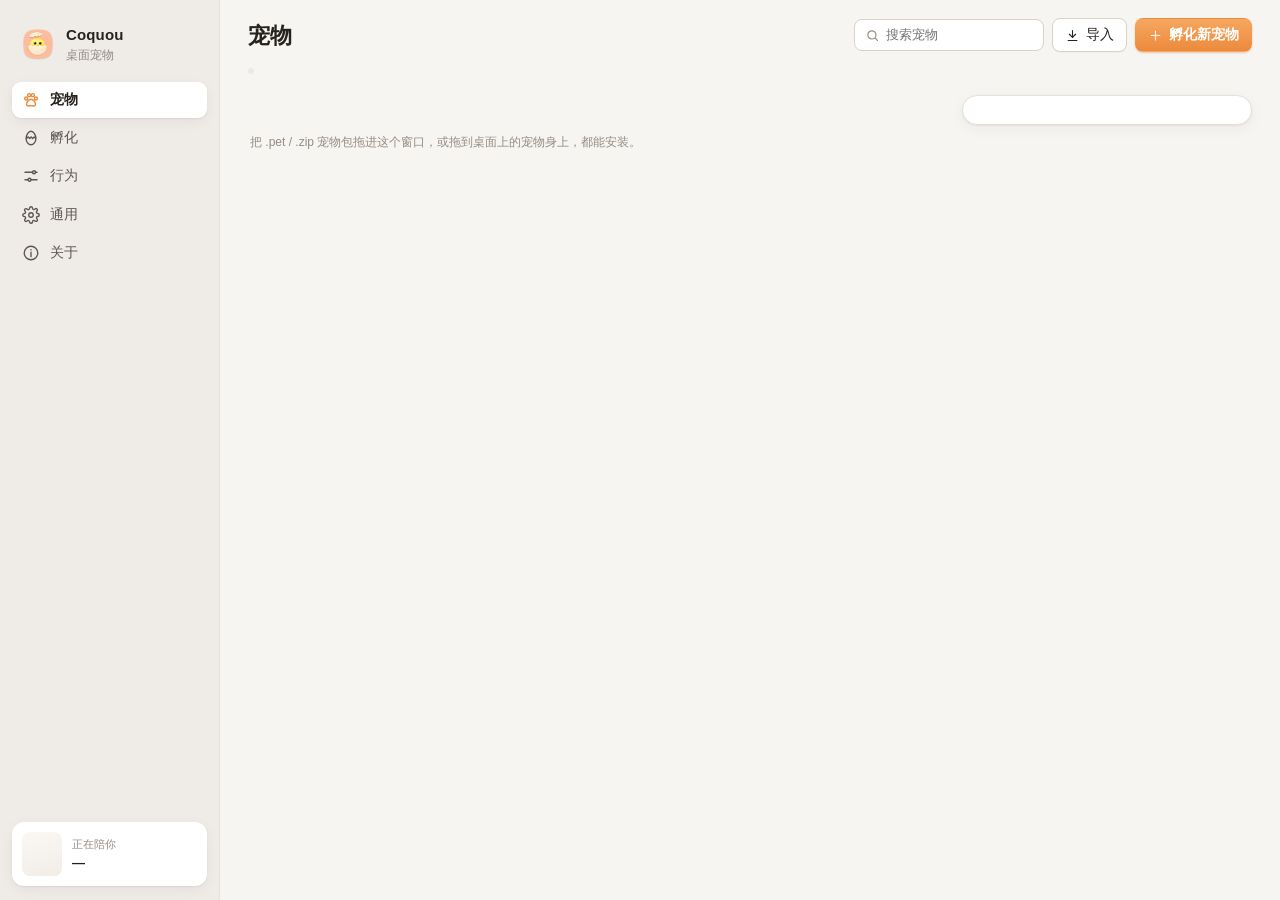
==== commit 6dfd8b6f: "Hatch page: the look's button and estimate sit in step ③ 「生成形象」, the cost estimate and the look's st" ====
--- a/src/ui/app.html
+++ b/src/ui/app.html
@@ -153,16 +153,14 @@
               <input type="file" id="file" accept="image/*" hidden />
             </div>
           </div>
-          <div class="go">
-            <span class="est" id="estimate"></span>
-            <button class="btn primary big" id="genBase" type="button"></button>
-          </div>
-          <div class="status" id="mainStatus"></div>
         </section>
 
         <!-- ③④⑤ 结果 -->
         <section class="step-card" id="baseCard">
-          <h2 data-en="Look"><i>3</i>形象</h2>
+          <h2 data-en="Look"><i>3</i>形象<small id="estimate"></small>
+            <span class="h2-tools"><button class="btn primary" id="genBase" type="button"></button></span>
+          </h2>
+          <div class="status" id="mainStatus"></div>
           <div id="baseArea" class="empty"></div>
         </section>
         <section class="step-card" id="rowsArea" hidden>
--- a/src/ui/app.css
+++ b/src/ui/app.css
@@ -217,7 +217,11 @@
 .hatch .step-card[hidden] { display: none; }
 .hatch h2 { display: flex; align-items: center; gap: 10px; font-size: 15px; margin: 0 0 12px; }
 .hatch h2 i { font-style: normal; display: inline-grid; place-items: center; width: 24px; height: 24px; border-radius: 50%; background: var(--accent-soft); color: var(--accent); font-size: 12.5px; font-weight: 700; flex: none; }
-.hatch h2 small { font-weight: 400; color: var(--muted); font-size: 12px; }
+/* The title is a bare text node that flexbox may squeeze to one character
+   wide; keep-all keeps it on one line and lets the subtitle wrap instead. */
+.hatch h2 { word-break: keep-all; }
+.hatch h2 small { font-weight: 400; color: var(--muted); font-size: 12px; word-break: normal; }
+.hatch h2 small b { color: var(--ink); }
 .hatch .h2-tools { margin-left: auto; display: flex; align-items: center; gap: 10px; font-weight: 400; }
 .hatch label { display: flex; flex-direction: column; gap: 5px; font-size: 12.5px; color: var(--ink-2); font-weight: 500; }
 .hatch label.check { flex-direction: row; align-items: center; gap: 7px; font-weight: 400; }
@@ -249,7 +253,7 @@
 .form .actions { display: flex; align-items: center; gap: 8px; flex-wrap: wrap; }
 .status { font-size: 12.5px; color: var(--muted); white-space: pre-wrap; }
 .status.ok { color: var(--ok); } .status.bad { color: var(--bad); }
-#mainStatus:not(:empty) { margin-top: 10px; }
+#mainStatus:not(:empty) { margin-bottom: 10px; }
 .pet-form { display: grid; grid-template-columns: 1fr 220px; gap: 16px; }
 .pet-form .fields { display: flex; flex-direction: column; gap: 12px; }
 .ref { display: flex; flex-direction: column; gap: 5px; }
@@ -258,9 +262,6 @@
 #drop:hover { border-color: var(--accent); color: var(--accent); }
 #drop.has { padding: 8px; }
 #drop img { max-width: 100%; max-height: 190px; border-radius: 8px; }
-.go { display: flex; align-items: center; gap: 14px; margin-top: 16px; padding-top: 14px; border-top: 1px solid var(--line); }
-.go .est { flex: 1; color: var(--muted); font-size: 12px; }
-.go .est b { color: var(--ink); }
 .empty { color: var(--muted); padding: 18px 0 6px; text-align: center; font-size: 12.5px; }
 .checker {
   background-color: var(--bg);
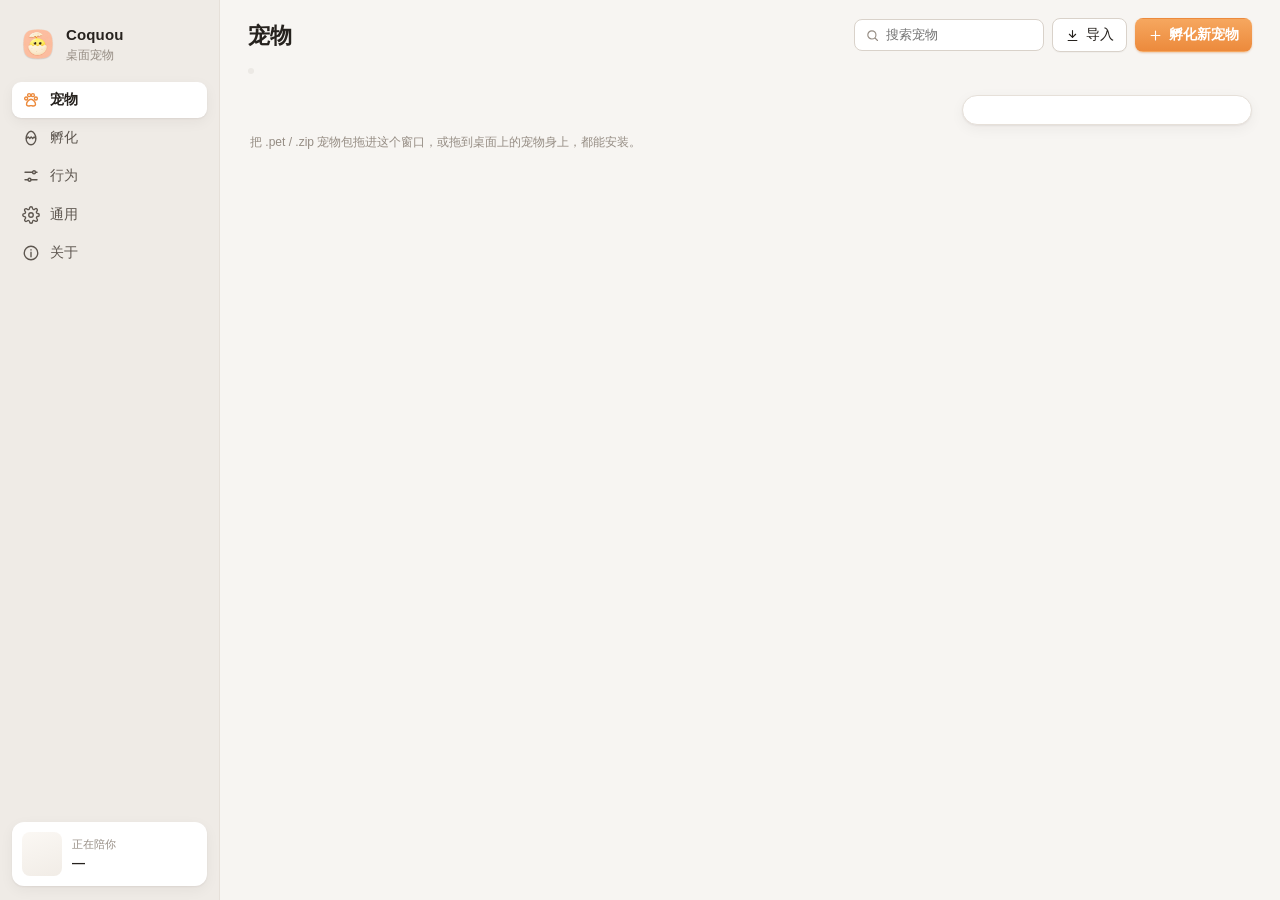
==== commit 098afbc2: "Hatch page: edit only from the pet library, and a button to start over The hatch page had its own 「或" ====
--- a/src/ui/app.html
+++ b/src/ui/app.html
@@ -78,8 +78,10 @@
       <header class="head" data-tauri-drag-region>
         <h1 data-en="Hatch">孵化</h1>
         <span class="head-note" data-en="Turn a description or a picture into a desktop pet that walks and jumps, with AI">用 AI 把一段描述或一张图，变成一只会走会跳的桌面宠物</span>
+        <div class="tools"><button class="btn" id="hatchReset" type="button" hidden></button></div>
       </header>
       <div class="scroll hatch">
+        <p class="edit-note" id="editNote" hidden></p>
         <!-- ① AI 接口 -->
         <section class="step-card">
           <h2 data-en="AI service"><i>1</i>AI 接口<small data-en="An OpenAI-compatible image API, such as OpenAI or OpenRouter">OpenAI 兼容的图像接口，例如 OpenAI、OpenRouter</small></h2>
@@ -125,11 +127,6 @@
         <!-- ② 宠物 -->
         <section class="step-card">
           <h2 data-en="Describe your pet"><i>2</i>描述你的宠物</h2>
-          <div class="hrow edit-row" id="editRow" hidden>
-            <span data-en="Or change a pet you hatched:">或者修改孵化过的宠物：</span>
-            <select id="editPick"></select>
-            <button class="btn" id="editLoad" type="button" data-en="Load">载入</button>
-          </div>
           <div class="pet-form">
             <div class="fields">
               <label data-en="Name">名字<input type="text" id="petName" placeholder="例如：橘子" data-en-placeholder="e.g. Clementine" /></label>
--- a/src/ui/app.css
+++ b/src/ui/app.css
@@ -237,9 +237,9 @@
 .hatch input[type=checkbox] { accent-color: var(--accent); }
 .hrow { display: flex; gap: 8px; }
 .hrow select { flex: 1; }
-.edit-row { align-items: center; margin-bottom: 14px; color: var(--ink-2); font-size: 13px; }
+.edit-note { margin: 0 0 14px; padding: 10px 14px; border-radius: 10px; background: var(--accent-soft); color: var(--ink); font-size: 13px; line-height: 1.5; }
 .install-mode { display: flex; flex-direction: column; gap: 6px; }
-.edit-row[hidden], .install-mode[hidden], .install-mode label[hidden] { display: none; }
+.edit-note[hidden], .install-mode[hidden], .install-mode label[hidden] { display: none; }
 .summary { display: flex; align-items: center; gap: 12px; margin-top: 10px; padding: 10px 12px; border-radius: 10px; background: var(--bg); border: 1px solid var(--line); }
 .summary[hidden] { display: none; }
 .summary b { display: block; }
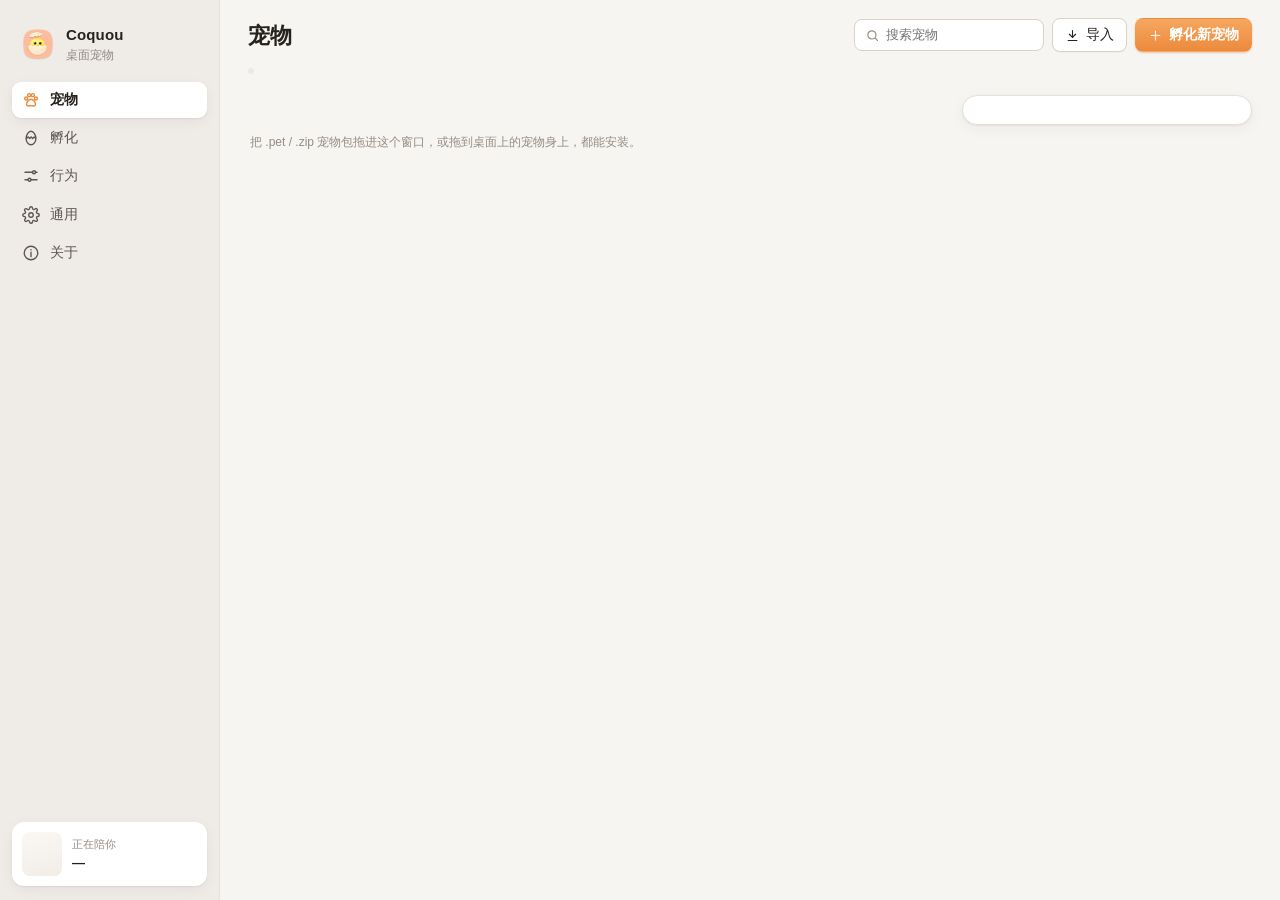
==== commit e03fd930: "Preset: rename 团团 to 团子 (tuanzi) The preset is now the re-hatched 团子: pet id tuanzi, name 团子 / Tuanz" ====
--- a/src/ui/app.html
+++ b/src/ui/app.html
@@ -263,7 +263,7 @@
         <h3 data-en="Licenses">授权</h3>
         <div class="card">
           <div class="row"><div class="label" data-en="Code">代码<small>MIT</small></div></div>
-          <div class="row"><div class="label" data-en="Preset pet “Tuantuan”">预设宠物「团团」<small>CC BY 4.0 · Coquou contributors</small></div></div>
+          <div class="row"><div class="label" data-en="Preset pet “Tuanzi”">预设宠物「团子」<small>CC BY 4.0 · Coquou contributors</small></div></div>
         </div>
       </div>
     </section>
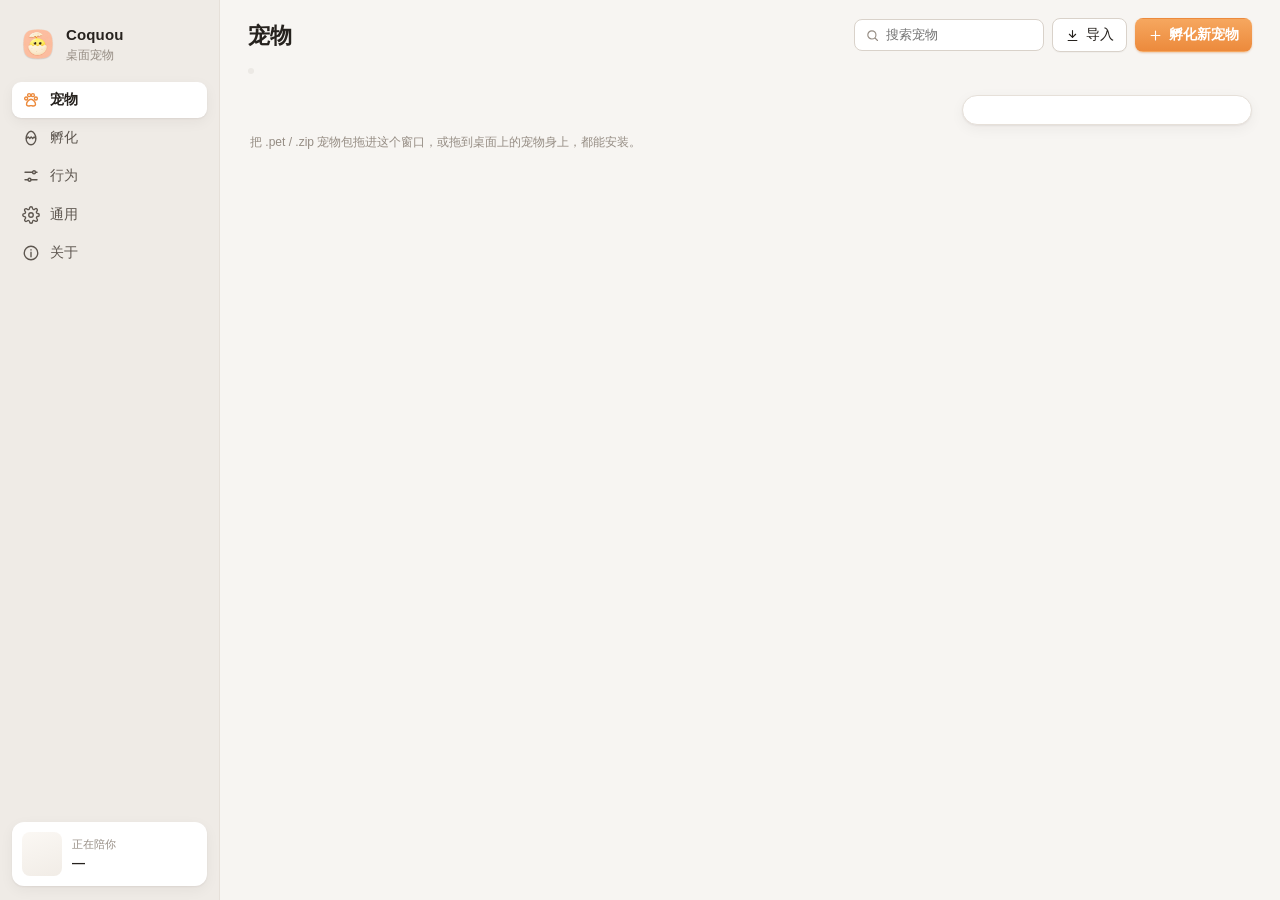
==== commit 16b08a6a: "Pets page: hide the 已隐藏 tab unless 显示隐藏宠物 is on Hidden pets now stay out of sight by default. A new " ====
--- a/src/ui/app.html
+++ b/src/ui/app.html
@@ -220,6 +220,10 @@
           <div class="row"><div class="label" data-en="Open at login">开机自动启动</div><label class="switch"><input type="checkbox" id="autostart" aria-label="开机自动启动" data-en-aria-label="Open at login" /><span></span></label></div>
           <div class="row"><div class="label" data-en="Save power on battery">用电池时省电<small data-en="Drops to 30 fps when the laptop is unplugged">笔记本拔掉电源后降到 30 帧</small></div><label class="switch"><input type="checkbox" id="batterySaver" aria-label="用电池时省电" data-en-aria-label="Save power on battery" /><span></span></label></div>
         </div>
+        <h3 data-en="Pet library">宠物库</h3>
+        <div class="card">
+          <div class="row"><div class="label" data-en="Show hidden pets">显示隐藏宠物<small data-en="Adds a Hidden tab to the pets page, where hidden pets can be unhidden">宠物页多出「已隐藏」，可以在里面取消隐藏</small></div><label class="switch"><input type="checkbox" id="showHidden" aria-label="显示隐藏宠物" data-en-aria-label="Show hidden pets" /><span></span></label></div>
+        </div>
         <h3 data-en="Storage">存储</h3>
         <div class="card">
           <div class="row"><div class="label" data-en="Pets folder">宠物文件夹<small class="path" id="petsDir"></small></div><button class="btn" id="openDir" data-en="Open">打开</button></div>
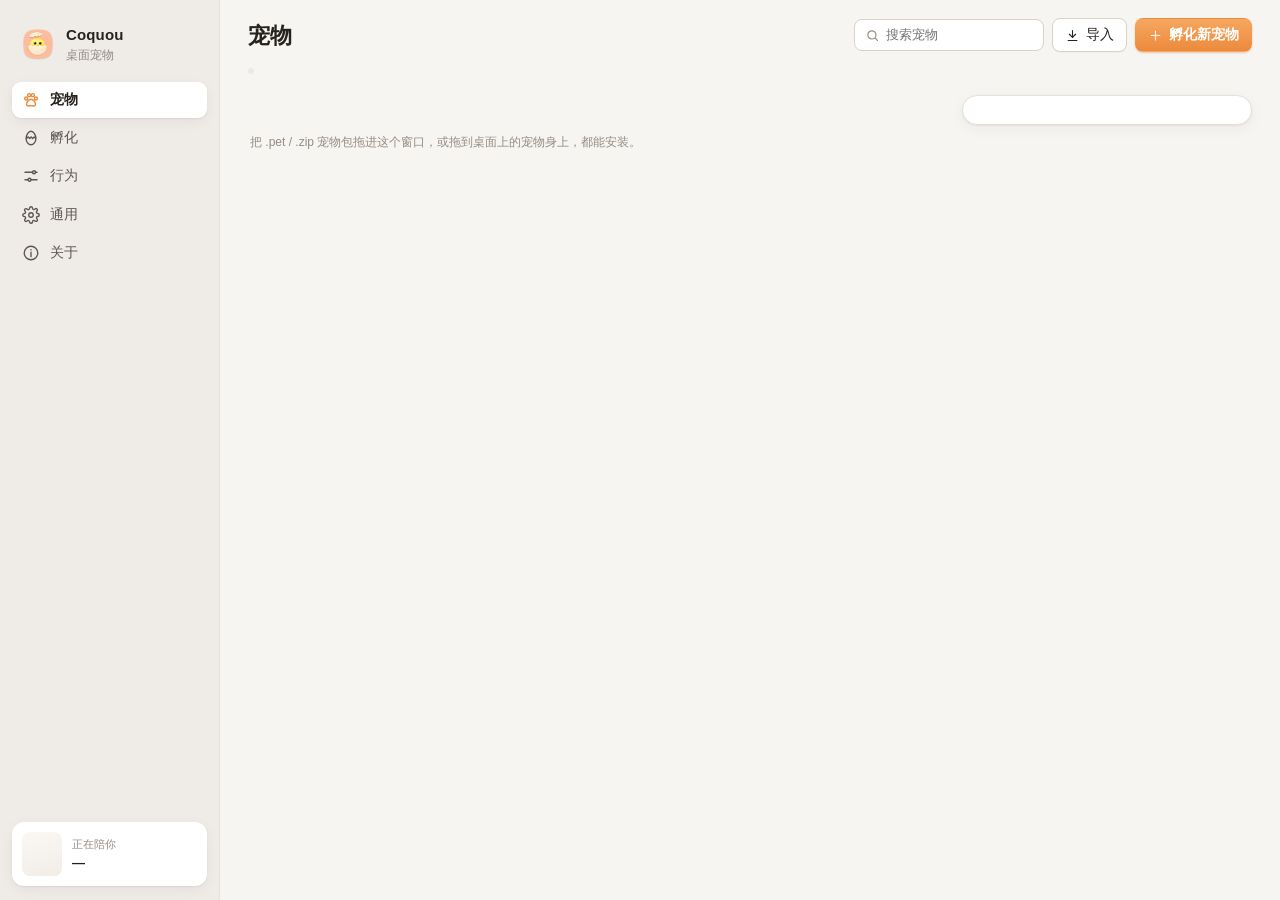
==== commit 2a0b2ae4: "Pets page: call the hidden pets tab 隐藏 The user asked for the shorter name; the setting's hint, READ" ====
--- a/src/ui/app.html
+++ b/src/ui/app.html
@@ -222,7 +222,7 @@
         </div>
         <h3 data-en="Pet library">宠物库</h3>
         <div class="card">
-          <div class="row"><div class="label" data-en="Show hidden pets">显示隐藏宠物<small data-en="Adds a Hidden tab to the pets page, where hidden pets can be unhidden">宠物页多出「已隐藏」，可以在里面取消隐藏</small></div><label class="switch"><input type="checkbox" id="showHidden" aria-label="显示隐藏宠物" data-en-aria-label="Show hidden pets" /><span></span></label></div>
+          <div class="row"><div class="label" data-en="Show hidden pets">显示隐藏宠物<small data-en="Adds a Hidden tab to the pets page, where hidden pets can be unhidden">宠物页多出「隐藏」，可以在里面取消隐藏</small></div><label class="switch"><input type="checkbox" id="showHidden" aria-label="显示隐藏宠物" data-en-aria-label="Show hidden pets" /><span></span></label></div>
         </div>
         <h3 data-en="Storage">存储</h3>
         <div class="card">
